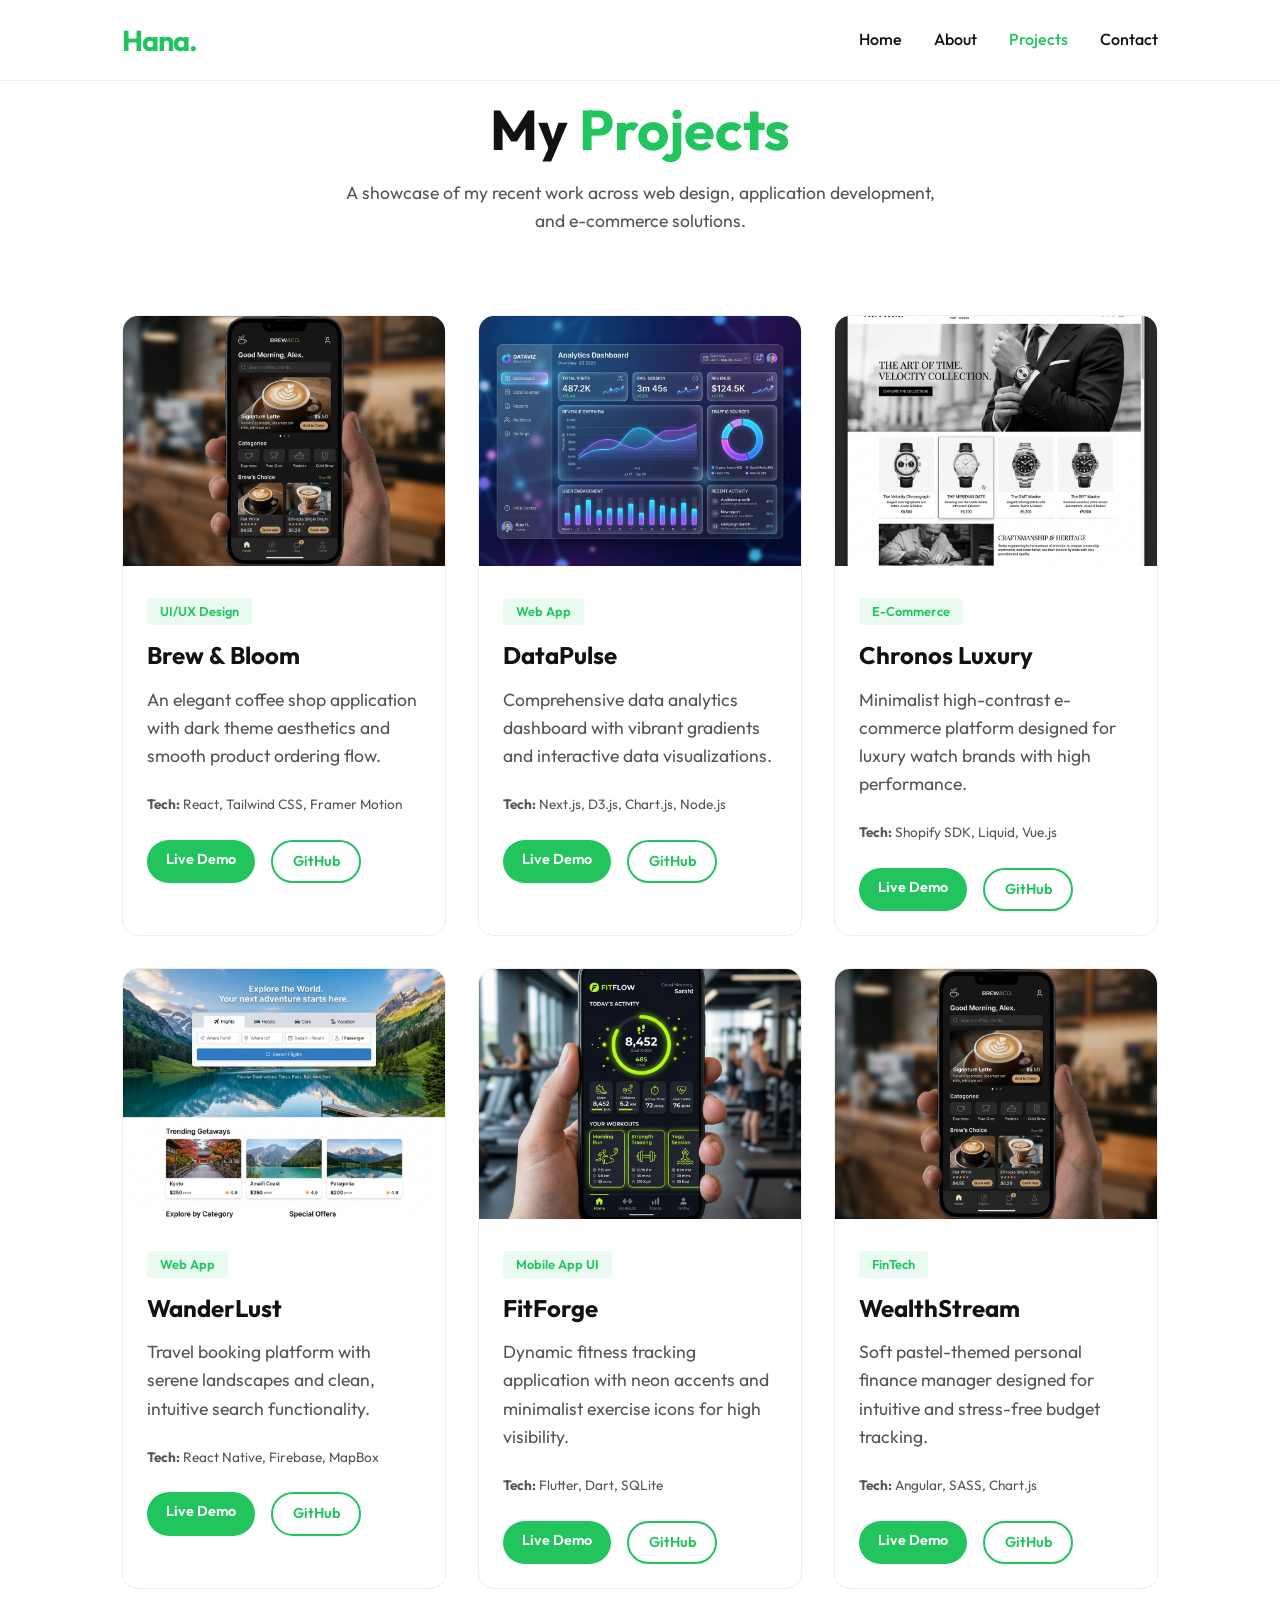
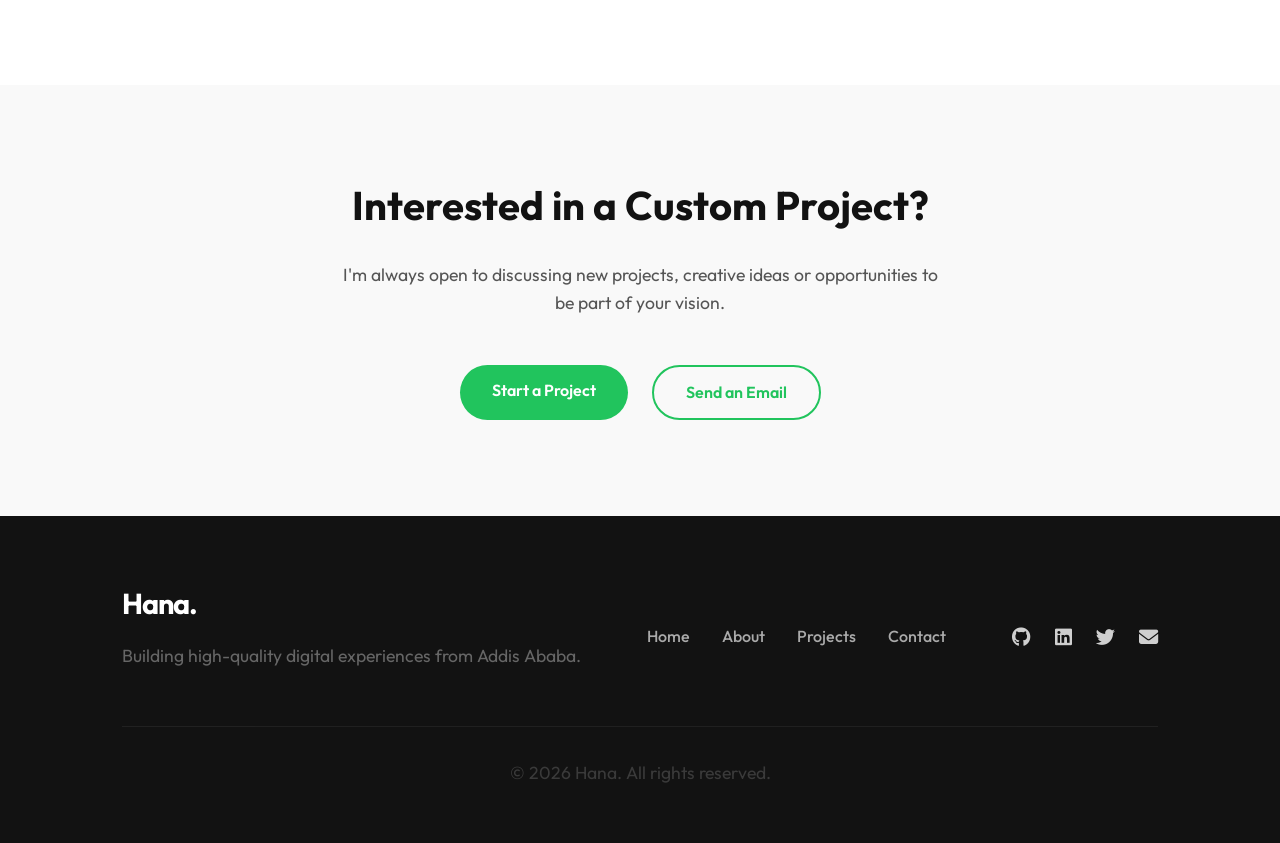
==== projects.html @ 33ad175c "commit" ====
<!DOCTYPE html>
<html lang="en">
<head>
    <meta charset="UTF-8">
    <meta name="viewport" content="width=device-width, initial-scale=1.0">
    <title>My Projects | Hana</title>
    <link rel="stylesheet" href="css/styles.css">
    <link rel="stylesheet" href="https://cdnjs.cloudflare.com/ajax/libs/font-awesome/6.4.0/css/all.min.css">
</head>
<body>
    <header>
        <div class="container">
            <nav id="navbar">
                <a href="index.html" class="logo">Hana.</a>
                <ul class="nav-links">
                    <li><a href="index.html">Home</a></li>
                    <li><a href="about.html">About</a></li>
                    <li><a href="projects.html" class="active">Projects</a></li>
                    <li><a href="contact.html">Contact</a></li>
                </ul>
                <button class="mobile-toggle" aria-label="Toggle navigation">
                    <i class="fas fa-bars"></i>
                </button>
            </nav>
        </div>
    </header>

    <main>
        <!-- Projects Section -->
        <section class="projects-list section reveal">
            <div class="container">
                <div class="section-title text-center" style="margin-bottom: 5rem;">
                    <h1 style="font-size: 3.5rem;">My <span style="color: var(--primary);">Projects</span></h1>
                    <p style="max-width: 600px; margin-left: auto; margin-right: auto;">A showcase of my recent work across web design, application development, and e-commerce solutions.</p>
                </div>

                <div class="grid grid-3">
                    <!-- Project 1 -->
                    <article class="card">
                        <img src="images/project1.png" alt="Coffee Shop App" class="card-img">
                        <div class="card-content">
                            <span class="card-tag">UI/UX Design</span>
                            <h3>Brew & Bloom</h3>
                            <p>An elegant coffee shop application with dark theme aesthetics and smooth product ordering flow.</p>
                            <p style="font-size: 0.85rem; color: var(--text-secondary); margin-bottom: 1.5rem;"><strong>Tech:</strong> React, Tailwind CSS, Framer Motion</p>
                            <div style="display: flex; gap: 1rem;">
                                <a href="#" class="btn btn-primary" style="padding: 0.5rem 1.2rem; font-size: 0.9rem;">Live Demo</a>
                                <a href="#" class="btn btn-outline" style="padding: 0.5rem 1.2rem; font-size: 0.9rem;">GitHub</a>
                            </div>
                        </div>
                    </article>
                    <!-- Project 2 -->
                    <article class="card">
                        <img src="images/project2.png" alt="Data Analytics Platform" class="card-img">
                        <div class="card-content">
                            <span class="card-tag">Web App</span>
                            <h3>DataPulse</h3>
                            <p>Comprehensive data analytics dashboard with vibrant gradients and interactive data visualizations.</p>
                            <p style="font-size: 0.85rem; color: var(--text-secondary); margin-bottom: 1.5rem;"><strong>Tech:</strong> Next.js, D3.js, Chart.js, Node.js</p>
                            <div style="display: flex; gap: 1rem;">
                                <a href="#" class="btn btn-primary" style="padding: 0.5rem 1.2rem; font-size: 0.9rem;">Live Demo</a>
                                <a href="#" class="btn btn-outline" style="padding: 0.5rem 1.2rem; font-size: 0.9rem;">GitHub</a>
                            </div>
                        </div>
                    </article>
                    <!-- Project 3 -->
                    <article class="card">
                        <img src="images/project3.png" alt="Luxury Watch E-commerce" class="card-img">
                        <div class="card-content">
                            <span class="card-tag">E-Commerce</span>
                            <h3>Chronos Luxury</h3>
                            <p>Minimalist high-contrast e-commerce platform designed for luxury watch brands with high performance.</p>
                            <p style="font-size: 0.85rem; color: var(--text-secondary); margin-bottom: 1.5rem;"><strong>Tech:</strong> Shopify SDK, Liquid, Vue.js</p>
                            <div style="display: flex; gap: 1rem;">
                                <a href="#" class="btn btn-primary" style="padding: 0.5rem 1.2rem; font-size: 0.9rem;">Live Demo</a>
                                <a href="#" class="btn btn-outline" style="padding: 0.5rem 1.2rem; font-size: 0.9rem;">GitHub</a>
                            </div>
                        </div>
                    </article>
                    <!-- Project 4 -->
                    <article class="card">
                        <img src="images/project4.png" alt="Travel Booking Platform" class="card-img">
                        <div class="card-content">
                            <span class="card-tag">Web App</span>
                            <h3>WanderLust</h3>
                            <p>Travel booking platform with serene landscapes and clean, intuitive search functionality.</p>
                            <p style="font-size: 0.85rem; color: var(--text-secondary); margin-bottom: 1.5rem;"><strong>Tech:</strong> React Native, Firebase, MapBox</p>
                            <div style="display: flex; gap: 1rem;">
                                <a href="#" class="btn btn-primary" style="padding: 0.5rem 1.2rem; font-size: 0.9rem;">Live Demo</a>
                                <a href="#" class="btn btn-outline" style="padding: 0.5rem 1.2rem; font-size: 0.9rem;">GitHub</a>
                            </div>
                        </div>
                    </article>
                    <!-- Project 5 -->
                    <article class="card">
                        <img src="images/project5.png" alt="Fitness Tracking App" class="card-img">
                        <div class="card-content">
                            <span class="card-tag">Mobile App UI</span>
                            <h3>FitForge</h3>
                            <p>Dynamic fitness tracking application with neon accents and minimalist exercise icons for high visibility.</p>
                            <p style="font-size: 0.85rem; color: var(--text-secondary); margin-bottom: 1.5rem;"><strong>Tech:</strong> Flutter, Dart, SQLite</p>
                            <div style="display: flex; gap: 1rem;">
                                <a href="#" class="btn btn-primary" style="padding: 0.5rem 1.2rem; font-size: 0.9rem;">Live Demo</a>
                                <a href="#" class="btn btn-outline" style="padding: 0.5rem 1.2rem; font-size: 0.9rem;">GitHub</a>
                            </div>
                        </div>
                    </article>
                    <!-- Project 6 (Reusing image 1 for demo purposes as 6th thumbnail failed generation) -->
                    <article class="card">
                        <img src="images/project1.png" alt="Personal Finance App" class="card-img">
                        <div class="card-content">
                            <span class="card-tag">FinTech</span>
                            <h3>WealthStream</h3>
                            <p>Soft pastel-themed personal finance manager designed for intuitive and stress-free budget tracking.</p>
                            <p style="font-size: 0.85rem; color: var(--text-secondary); margin-bottom: 1.5rem;"><strong>Tech:</strong> Angular, SASS, Chart.js</p>
                            <div style="display: flex; gap: 1rem;">
                                <a href="#" class="btn btn-primary" style="padding: 0.5rem 1.2rem; font-size: 0.9rem;">Live Demo</a>
                                <a href="#" class="btn btn-outline" style="padding: 0.5rem 1.2rem; font-size: 0.9rem;">GitHub</a>
                            </div>
                        </div>
                    </article>
                </div>
            </div>
        </section>

        <!-- CTA Section -->
        <section class="cta section reveal" style="background: var(--surface); text-align: center;">
            <div class="container">
                <h2 style="margin-bottom: 2rem;">Interested in a Custom Project?</h2>
                <p style="max-width: 600px; margin-left: auto; margin-right: auto; margin-bottom: 3rem;">I'm always open to discussing new projects, creative ideas or opportunities to be part of your vision.</p>
                <div style="display: flex; justify-content: center; gap: 1.5rem;">
                    <a href="contact.html" class="btn btn-primary">Start a Project</a>
                    <a href="mailto:your@email.com" class="btn btn-outline">Send an Email</a>
                </div>
            </div>
        </section>
    </main>

    <footer>
        <div class="container">
            <div class="footer-content">
                <div class="footer-logo">
                    <a href="index.html" class="logo" style="color: white; border-bottom: none;">Hana.</a>
                    <p style="color: #666; margin-top: 1rem;">Building high-quality digital experiences from Addis Ababa.</p>
                </div>
                <ul class="nav-links footer-nav" style="display: flex; flex-direction: row; box-shadow: none; position: static; background: none; border: none; padding: 0;">
                    <li><a href="index.html" style="color: #aaa;">Home</a></li>
                    <li><a href="about.html" style="color: #aaa;">About</a></li>
                    <li><a href="projects.html" style="color: #aaa;">Projects</a></li>
                    <li><a href="contact.html" style="color: #aaa;">Contact</a></li>
                </ul>
                <div class="footer-socials">
                    <a href="#" aria-label="GitHub"><i class="fab fa-github"></i></a>
                    <a href="#" aria-label="LinkedIn"><i class="fab fa-linkedin"></i></a>
                    <a href="#" aria-label="Twitter"><i class="fab fa-twitter"></i></a>
                    <a href="mailto:your@email.com" aria-label="Email"><i class="fas fa-envelope"></i></a>
                </div>
            </div>
            <div class="footer-bottom">
                <p>&copy; 2026 Hana. All rights reserved.</p>
            </div>
        </div>
    </footer>

    <script src="js/main.js"></script>
</body>
</html>
---- css/styles.css ----
/* 
  Hana's Portfolio - Design System
  Color Palette:
  --primary: #4CAF50 (Refined to HSL(122, 39%, 49%))
  --dark: #121212
  --light: #F9F9F9
  --accent: #E8F5E9
  --text: #333333
  --text-muted: #666666
*/

@import url('https://fonts.googleapis.com/css2?family=Outfit:wght@300;400;500;600;700&display=swap');

:root {
    --primary: hsl(142, 71%, 45%);
    --primary-dark: hsl(142, 71%, 35%);
    --primary-light: hsl(142, 69%, 95%);
    --secondary: #121212;
    --background: #ffffff;
    --surface: #f9f9f9;
    --text-primary: #121212;
    --text-secondary: #555555;
    --text-on-primary: #ffffff;
    --border: #eeeeee;
    --shadow: 0 4px 20px rgba(0, 0, 0, 0.08);
    --transition: all 0.3s cubic-bezier(0.4, 0, 0.2, 1);
    --container-width: 1100px;
}

* {
    margin: 0;
    padding: 0;
    box-sizing: border-box;
}

html {
    scroll-behavior: smooth;
}

body {
    font-family: 'Outfit', sans-serif;
    line-height: 1.6;
    color: var(--text-primary);
    background-color: var(--background);
    overflow-x: hidden;
}

ul {
    list-style: none;
}

a {
    text-decoration: none;
    color: inherit;
    transition: var(--transition);
}

/* --- Layout --- */
.container {
    max-width: var(--container-width);
    margin: 0 auto;
    padding: 0 2rem;
}

.section {
    padding: 6rem 0;
}

.grid {
    display: grid;
    gap: 2rem;
}

.grid-2 {
    grid-template-columns: repeat(2, 1fr);
}

.grid-3 {
    grid-template-columns: repeat(3, 1fr);
}

@media (max-width: 992px) {
    .grid-3 { grid-template-columns: repeat(2, 1fr); }
}

@media (max-width: 768px) {
    .grid-2, .grid-3 { grid-template-columns: 1fr; }
    .section { padding: 4rem 0; }
}

/* --- Typography --- */
h1, h2, h3, h4 {
    line-height: 1.2;
    margin-bottom: 1rem;
    font-weight: 700;
}

h1 { font-size: 3.5rem; }
h2 { font-size: 2.5rem; }
h3 { font-size: 1.5rem; }

p {
    margin-bottom: 1.5rem;
    color: var(--text-secondary);
    font-size: 1.1rem;
}

.text-center { text-align: center; }

/* --- Header & Navigation --- */
header {
    position: fixed;
    top: 0;
    left: 0;
    width: 100%;
    z-index: 1000;
    background: rgba(255, 255, 255, 0.9);
    backdrop-filter: blur(10px);
    border-bottom: 1px solid var(--border);
    transition: var(--transition);
}

nav {
    display: flex;
    justify-content: space-between;
    align-items: center;
    height: 80px;
}

.logo {
    font-size: 1.8rem;
    font-weight: 700;
    color: var(--primary);
    letter-spacing: -1px;
}

.nav-links {
    display: flex;
    gap: 2rem;
}

.nav-links a {
    font-weight: 500;
    font-size: 1rem;
    color: var(--text-primary);
}

.nav-links a:hover, .nav-links a.active {
    color: var(--primary);
}

.mobile-toggle {
    display: none;
    cursor: pointer;
    background: none;
    border: none;
    font-size: 1.5rem;
}

@media (max-width: 768px) {
    .nav-links {
        display: none;
        position: absolute;
        top: 80px;
        left: 0;
        width: 100%;
        background: white;
        flex-direction: column;
        padding: 2rem;
        gap: 1.5rem;
        border-bottom: 1px solid var(--border);
        box-shadow: var(--shadow);
    }
    
    .nav-links.active {
        display: flex;
    }
    
    .mobile-toggle {
        display: block;
    }
}

/* --- Buttons --- */
.btn {
    display: inline-block;
    padding: 0.8rem 2rem;
    border-radius: 50px;
    font-weight: 600;
    cursor: pointer;
    transition: var(--transition);
    border: none;
    font-size: 1rem;
}

.btn-primary {
    background-color: var(--primary);
    color: white;
}

.btn-primary:hover {
    background-color: var(--primary-dark);
    transform: translateY(-3px);
    box-shadow: 0 10px 20px rgba(76, 175, 80, 0.2);
}

.btn-outline {
    background-color: transparent;
    border: 2px solid var(--primary);
    color: var(--primary);
}

.btn-outline:hover {
    background-color: var(--primary);
    color: white;
    transform: translateY(-3px);
}

/* --- Cards --- */
.card {
    background: white;
    border-radius: 16px;
    overflow: hidden;
    transition: var(--transition);
    border: 1px solid var(--border);
}

.card:hover {
    transform: translateY(-10px);
    box-shadow: var(--shadow);
}

.card-img {
    width: 100%;
    height: 250px;
    object-fit: cover;
}

.card-content {
    padding: 1.5rem;
}

.card-tag {
    display: inline-block;
    padding: 0.2rem 0.8rem;
    background: var(--primary-light);
    color: var(--primary);
    border-radius: 4px;
    font-size: 0.8rem;
    font-weight: 600;
    margin-bottom: 1rem;
}

/* --- Forms --- */
.form-group {
    margin-bottom: 1.5rem;
}

label {
    display: block;
    margin-bottom: 0.5rem;
    font-weight: 500;
}

input, textarea {
    width: 100%;
    padding: 1rem;
    border: 1px solid var(--border);
    border-radius: 8px;
    font-family: inherit;
    font-size: 1rem;
    transition: var(--transition);
}

input:focus, textarea:focus {
    outline: none;
    border-color: var(--primary);
    box-shadow: 0 0 0 4px var(--primary-light);
}

/* --- Animations --- */
.reveal {
    opacity: 0;
    transform: translateY(30px);
    transition: opacity 0.8s ease, transform 0.8s ease;
}

.reveal.active {
    opacity: 1;
    transform: translateY(0);
}

/* --- Footer --- */
footer {
    background: var(--secondary);
    color: white;
    padding: 4rem 0 2rem;
}

.footer-content {
    display: flex;
    justify-content: space-between;
    align-items: center;
    margin-bottom: 2rem;
}

.footer-socials {
    display: flex;
    gap: 1.5rem;
}

.footer-socials a {
    font-size: 1.2rem;
    opacity: 0.8;
}

.footer-socials a:hover {
    opacity: 1;
    color: var(--primary);
}

.footer-bottom {
    text-align: center;
    padding-top: 2rem;
    border-top: 1px solid rgba(255, 255, 255, 0.1);
    font-size: 0.9rem;
    opacity: 0.6;
}

@media (max-width: 768px) {
    .footer-content {
        flex-direction: column;
        gap: 2rem;
        text-align: center;
    }
}
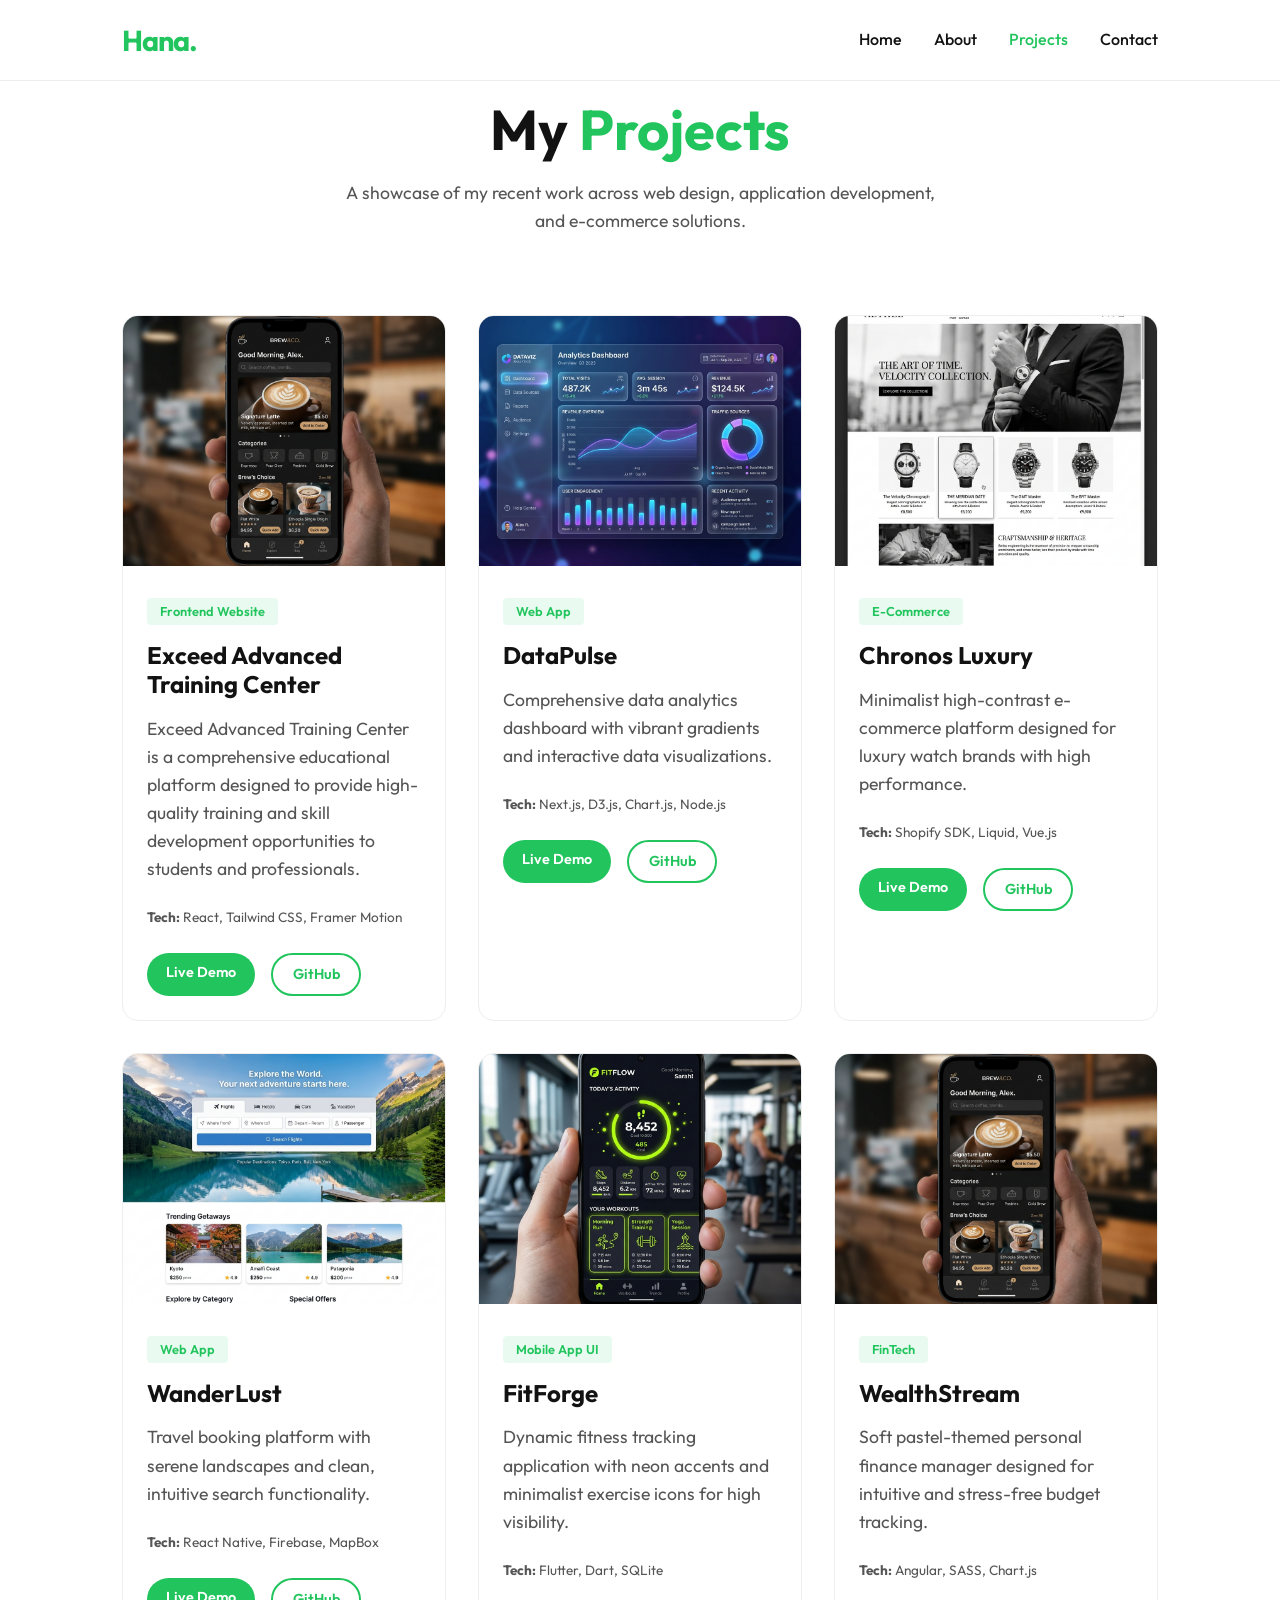
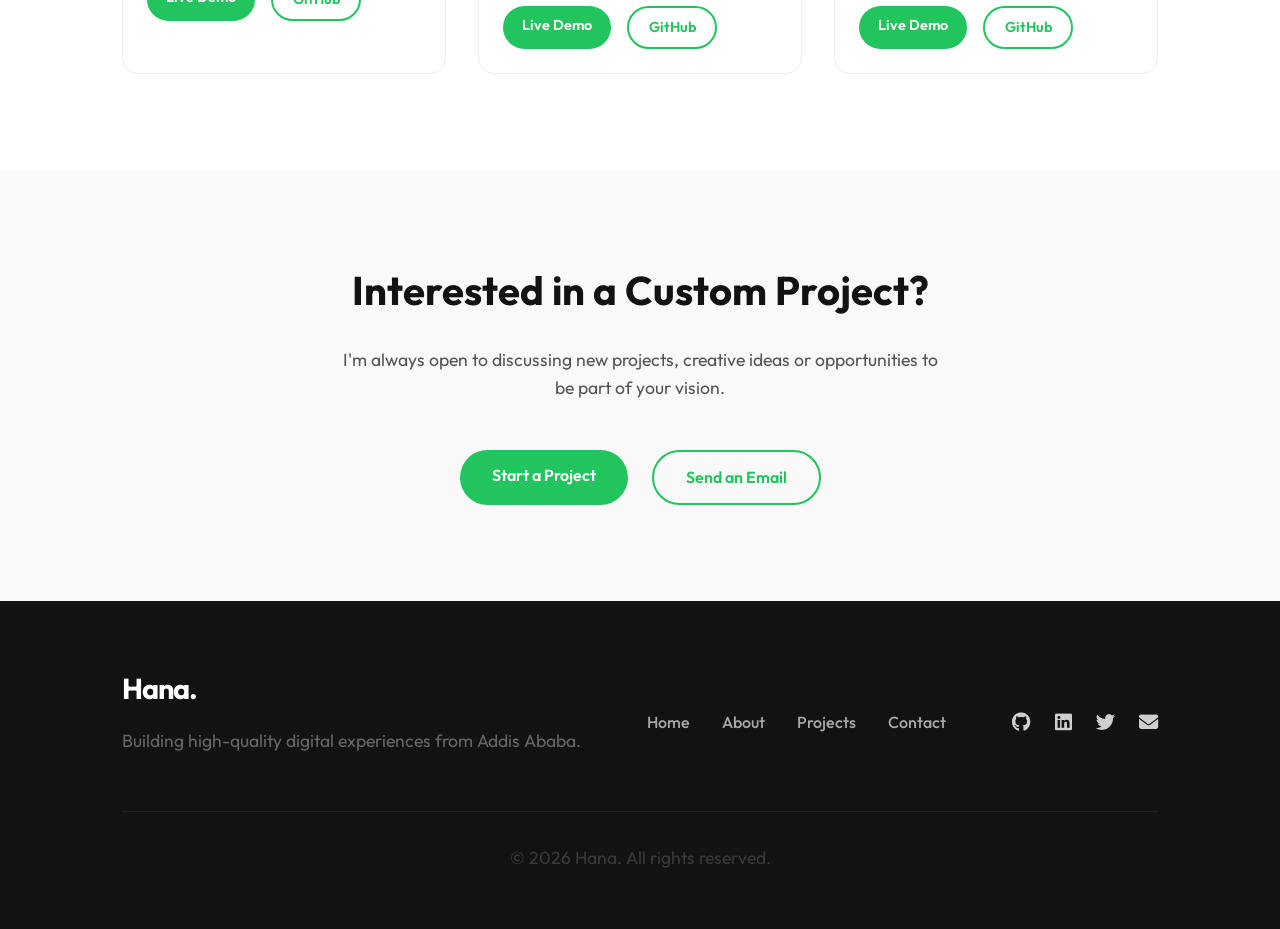
==== commit cb7f8d0e: "Update projects.html" ====
--- a/projects.html
+++ b/projects.html
@@ -37,11 +37,11 @@
                 <div class="grid grid-3">
                     <!-- Project 1 -->
                     <article class="card">
-                        <img src="images/project1.png" alt="Coffee Shop App" class="card-img">
+                        <img src="images/project1.png" alt="Exceed Advanced Training Center" class="card-img">
                         <div class="card-content">
-                            <span class="card-tag">UI/UX Design</span>
-                            <h3>Brew & Bloom</h3>
-                            <p>An elegant coffee shop application with dark theme aesthetics and smooth product ordering flow.</p>
+                            <span class="card-tag">Frontend Website</span>
+                            <h3>Exceed Advanced Training Center</h3>
+                            <p>Exceed Advanced Training Center is a comprehensive educational platform designed to provide high-quality training and skill development opportunities to students and professionals.</p>
                             <p style="font-size: 0.85rem; color: var(--text-secondary); margin-bottom: 1.5rem;"><strong>Tech:</strong> React, Tailwind CSS, Framer Motion</p>
                             <div style="display: flex; gap: 1rem;">
                                 <a href="#" class="btn btn-primary" style="padding: 0.5rem 1.2rem; font-size: 0.9rem;">Live Demo</a>
